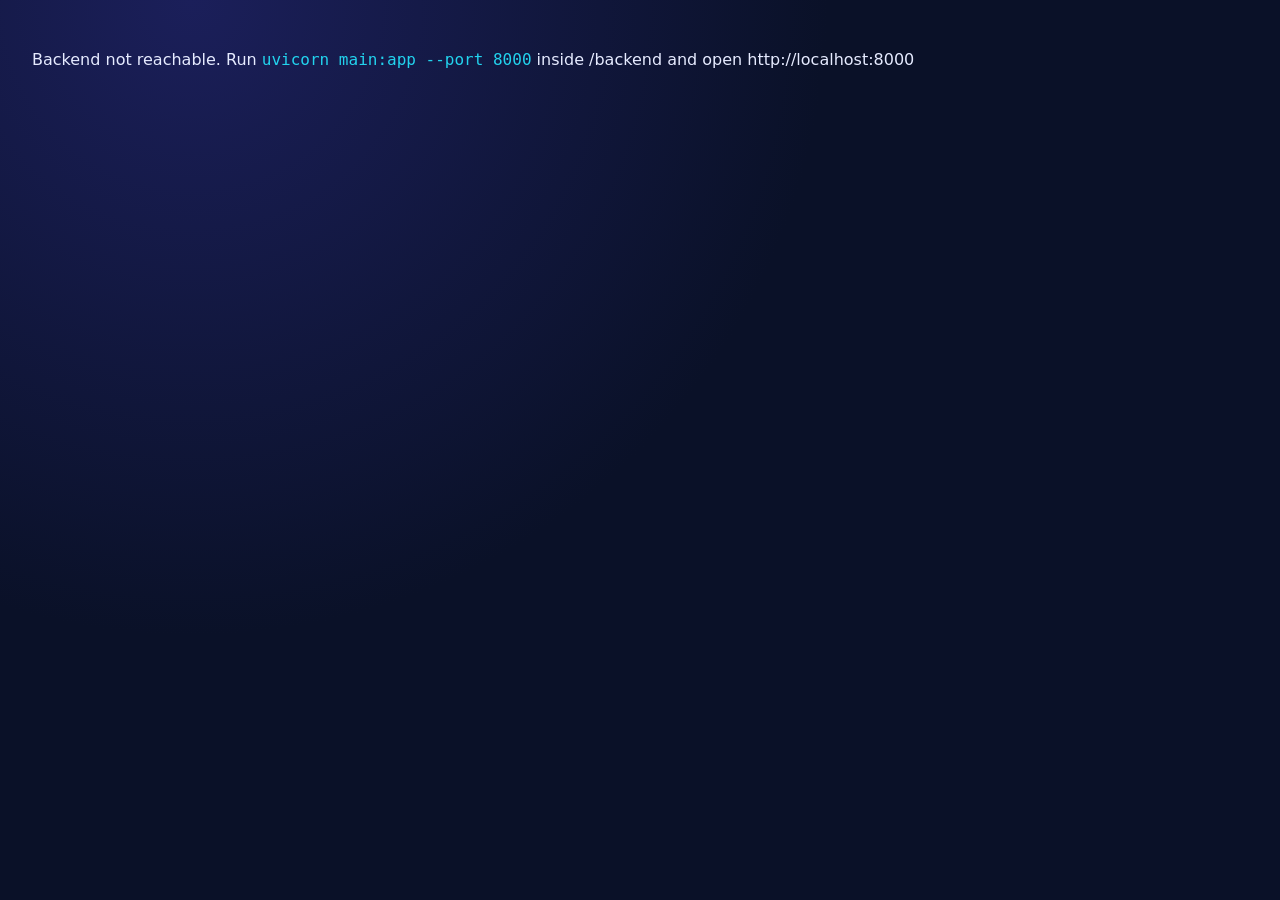
==== index.html @ 41115f42 "Add files via upload" ====
<!doctype html><html lang="en"><head><meta charset="utf-8"><meta name="viewport" content="width=device-width,initial-scale=1">
<title>CodeShala AI Mentor</title><link rel="stylesheet" href="style.css"></head><body>
<aside id="side"><div class="brand"><b>CodeShala AI Mentor</b><small>CodeShalaByKMFL</small></div>
<div class="prof"><input id="name" placeholder="Your name" aria-label="Name"><select id="subj" aria-label="Subject"></select>
<select id="lvl" aria-label="Level"><option>Beginner</option><option>Intermediate</option><option>Advanced</option></select></div>
<nav><button data-v="dash">Dashboard</button><button data-v="tutor">AI Tutor</button><button data-v="quiz">Adaptive Quiz</button><button data-v="road">Roadmap</button><button data-v="code">Code Debugger</button><button data-v="stats">Analytics</button></nav>
<span id="status" class="pill">checking…</span></aside>
<main><button id="menu" aria-label="Menu">☰</button>
<section id="v-dash"></section>
<section id="v-tutor" hidden><h2>AI Tutor</h2><div class="row"><select id="clang"><option>Hinglish</option><option>English</option><option>Hindi</option></select><label><input type="checkbox" id="tts"> Speak replies</label></div>
<div id="msgs" class="card"></div><div class="row"><input id="in" placeholder="Ask anything, e.g. explain loops" aria-label="Message"><button id="mic" class="btn alt">🎤</button><button id="send" class="btn">Send</button></div></section>
<section id="v-quiz" hidden><h2>Adaptive Quiz</h2><div class="row"><select id="qt"></select><select id="ql"><option>Beginner</option><option>Intermediate</option><option>Advanced</option></select><select id="qn"><option>3</option><option selected>5</option><option>8</option></select><button id="gen" class="btn">Generate quiz</button></div><p id="qhint" class="mut"></p><div id="qbox"></div></section>
<section id="v-road" hidden></section>
<section id="v-code" hidden><h2>Code Explainer & Debugger</h2><textarea id="code" rows="10" placeholder="Paste Python, HTML, CSS or JavaScript (uses the subject selected in the sidebar)"></textarea><button id="explain" class="btn">Explain & debug</button><div id="cout" class="card" hidden></div></section>
<section id="v-stats" hidden></section></main><script src="app.js"></script></body></html>
---- style.css ----
:root{--bg:#0a1128;--p:#8b5cf6;--c:#22d3ee;--t:#e6ebff;--m:#8d99c7;--g:rgba(255,255,255,.06)}
*{box-sizing:border-box}body{margin:0;background:radial-gradient(circle at 15% 0,#1b1f5a,var(--bg) 45%);color:var(--t);font:16px/1.55 "Segoe UI",system-ui,sans-serif;display:flex;min-height:100vh}
aside{width:250px;padding:20px;background:rgba(8,12,34,.8);border-right:1px solid var(--g);position:sticky;top:0;height:100vh;display:flex;flex-direction:column;gap:14px}
.brand b{font-size:1.15rem;background:linear-gradient(90deg,var(--p),var(--c));-webkit-background-clip:text;color:transparent}.brand small{display:block;color:var(--m)}
.prof{display:grid;gap:8px}input,select,textarea{background:var(--g);border:1px solid rgba(255,255,255,.14);color:var(--t);border-radius:10px;padding:9px 11px;font:inherit}option{color:#000}
nav{display:grid;gap:4px}nav button{background:none;border:0;color:var(--m);text-align:left;padding:10px 12px;border-radius:10px;font:inherit;cursor:pointer}nav button:hover,nav button.on{background:var(--g);color:var(--t);box-shadow:inset 3px 0 var(--c)}
.pill{margin-top:auto;font-size:.8rem;padding:6px 10px;border-radius:99px;background:var(--g);text-align:center}.ok{color:#4ade80}.demo{color:#fbbf24}
main{flex:1;padding:28px;max-width:1000px;min-width:0}#menu{display:none}h2{margin:.2em 0 .6em}
.card{background:var(--g);border:1px solid rgba(255,255,255,.1);backdrop-filter:blur(14px);border-radius:16px;padding:16px;margin:10px 0}
.grid{display:grid;grid-template-columns:repeat(auto-fit,minmax(200px,1fr));gap:12px}.big{font-size:2rem;font-weight:700;color:var(--c)}.mut{color:var(--m)}
.row{display:flex;gap:8px;flex-wrap:wrap;align-items:center;margin:8px 0}#in{flex:1}
.btn{background:linear-gradient(90deg,var(--p),#6366f1);border:0;color:#fff;padding:9px 16px;border-radius:10px;cursor:pointer;font:inherit}.btn.alt{background:var(--g);border:1px solid var(--c)}.btn:hover{filter:brightness(1.15)}
#msgs{height:55vh;overflow:auto}.m{padding:10px 14px;border-radius:14px;margin:8px 0;max-width:85%;white-space:pre-wrap}.m.user{background:rgba(139,92,246,.35);margin-left:auto}.m.assistant{background:rgba(34,211,238,.1)}
.tag{display:inline-block;background:#fbbf24;color:#000;border-radius:6px;padding:1px 8px;font-size:.8rem;margin:0 6px 6px 0}
pre{background:#050a1c;padding:10px;border-radius:10px;overflow:auto}code{color:var(--c)}textarea{width:100%;font-family:Consolas,monospace;margin:8px 0}#cout{white-space:pre-wrap}
.opt{display:block;padding:7px 10px;border-radius:8px;cursor:pointer}.opt:hover{background:var(--g)}.good{color:#4ade80}.bad{color:#f87171}
.st{font-size:.75rem;border-radius:99px;padding:2px 10px;background:var(--g)}.st.weak{color:#f87171}.st.strong{color:#4ade80}.st.learning{color:#fbbf24}.st.new{color:var(--m)}
.bar{height:10px;background:var(--g);border-radius:9px;overflow:hidden}.bar i{display:block;height:100%;background:linear-gradient(90deg,var(--p),var(--c));transition:width .8s}
.top{display:flex;justify-content:space-between;gap:10px;flex-wrap:wrap;align-items:center}svg{width:100%;height:auto}
@media(max-width:760px){aside{position:fixed;z-index:9;transform:translateX(-100%);transition:.25s}aside.open{transform:none}#menu{display:block;background:var(--g);border:0;color:#fff;font-size:1.4rem;border-radius:8px}main{padding:16px}}
@media(prefers-reduced-motion:reduce){*{transition:none!important}}
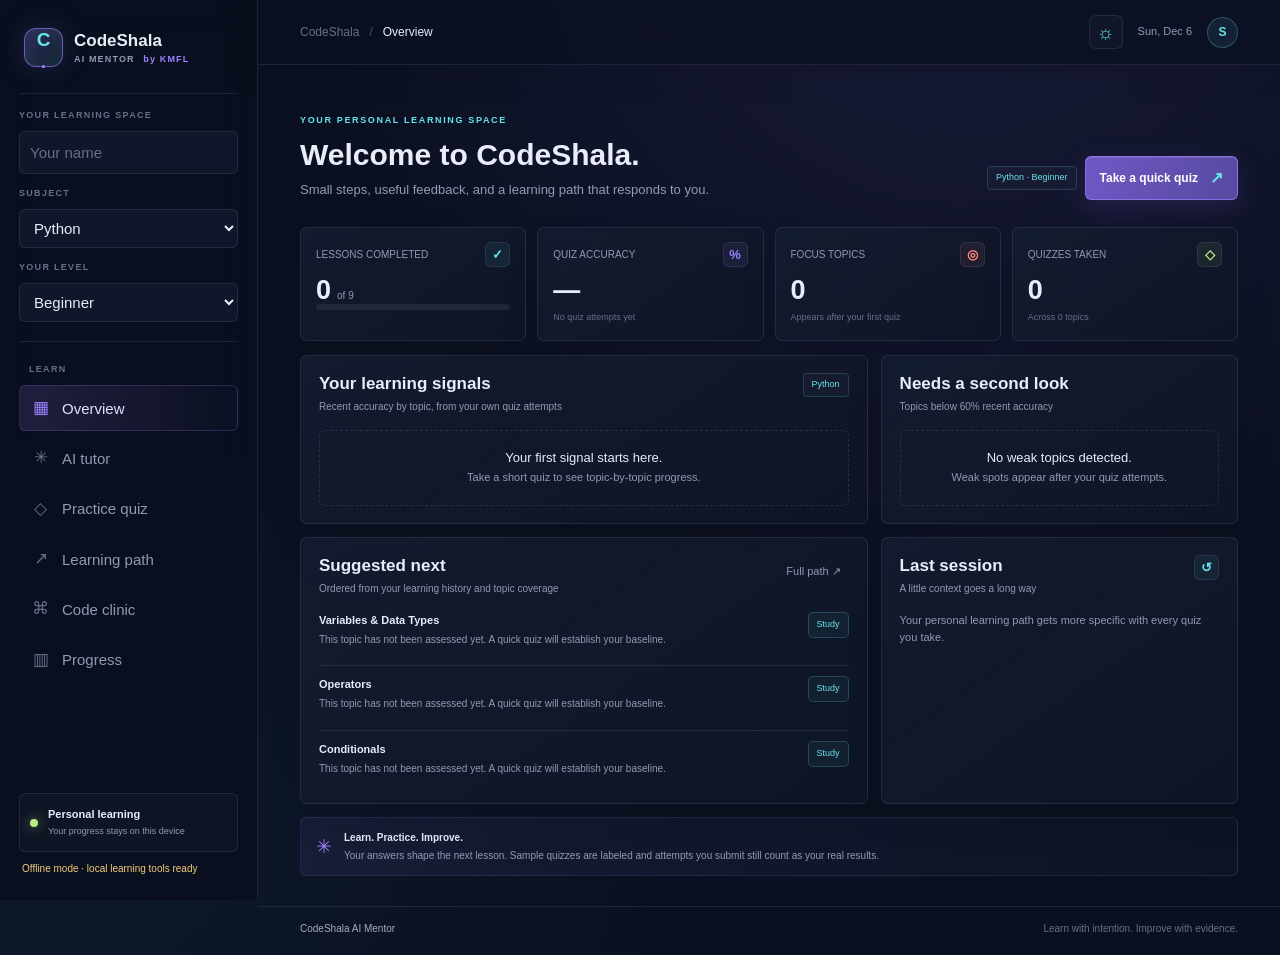
==== commit a7fac79f: "Make CodeShala run as a standalone offline app Co-authored-by: Copilot <223556219+Copilot@users.nore" ====
--- a/index.html
+++ b/index.html
@@ -1,15 +1,13 @@
-<!doctype html><html lang="en"><head><meta charset="utf-8"><meta name="viewport" content="width=device-width,initial-scale=1">
-<title>CodeShala AI Mentor</title><link rel="stylesheet" href="style.css"></head><body>
-<aside id="side"><div class="brand"><b>CodeShala AI Mentor</b><small>CodeShalaByKMFL</small></div>
-<div class="prof"><input id="name" placeholder="Your name" aria-label="Name"><select id="subj" aria-label="Subject"></select>
-<select id="lvl" aria-label="Level"><option>Beginner</option><option>Intermediate</option><option>Advanced</option></select></div>
-<nav><button data-v="dash">Dashboard</button><button data-v="tutor">AI Tutor</button><button data-v="quiz">Adaptive Quiz</button><button data-v="road">Roadmap</button><button data-v="code">Code Debugger</button><button data-v="stats">Analytics</button></nav>
-<span id="status" class="pill">checking…</span></aside>
-<main><button id="menu" aria-label="Menu">☰</button>
-<section id="v-dash"></section>
-<section id="v-tutor" hidden><h2>AI Tutor</h2><div class="row"><select id="clang"><option>Hinglish</option><option>English</option><option>Hindi</option></select><label><input type="checkbox" id="tts"> Speak replies</label></div>
-<div id="msgs" class="card"></div><div class="row"><input id="in" placeholder="Ask anything, e.g. explain loops" aria-label="Message"><button id="mic" class="btn alt">🎤</button><button id="send" class="btn">Send</button></div></section>
-<section id="v-quiz" hidden><h2>Adaptive Quiz</h2><div class="row"><select id="qt"></select><select id="ql"><option>Beginner</option><option>Intermediate</option><option>Advanced</option></select><select id="qn"><option>3</option><option selected>5</option><option>8</option></select><button id="gen" class="btn">Generate quiz</button></div><p id="qhint" class="mut"></p><div id="qbox"></div></section>
-<section id="v-road" hidden></section>
-<section id="v-code" hidden><h2>Code Explainer & Debugger</h2><textarea id="code" rows="10" placeholder="Paste Python, HTML, CSS or JavaScript (uses the subject selected in the sidebar)"></textarea><button id="explain" class="btn">Explain & debug</button><div id="cout" class="card" hidden></div></section>
-<section id="v-stats" hidden></section></main><script src="app.js"></script></body></html>
+<!doctype html>
+<html lang="en">
+<head>
+  <meta charset="utf-8">
+  <meta name="viewport" content="width=device-width, initial-scale=1">
+  <meta http-equiv="refresh" content="0; url=frontend/index.html">
+  <title>CodeShala AI Mentor</title>
+  <script>window.location.replace(new URL("frontend/index.html", window.location.href));</script>
+</head>
+<body>
+  <p>Opening CodeShala AI Mentor… <a href="frontend/index.html">Click here if you are not redirected.</a></p>
+</body>
+</html>
